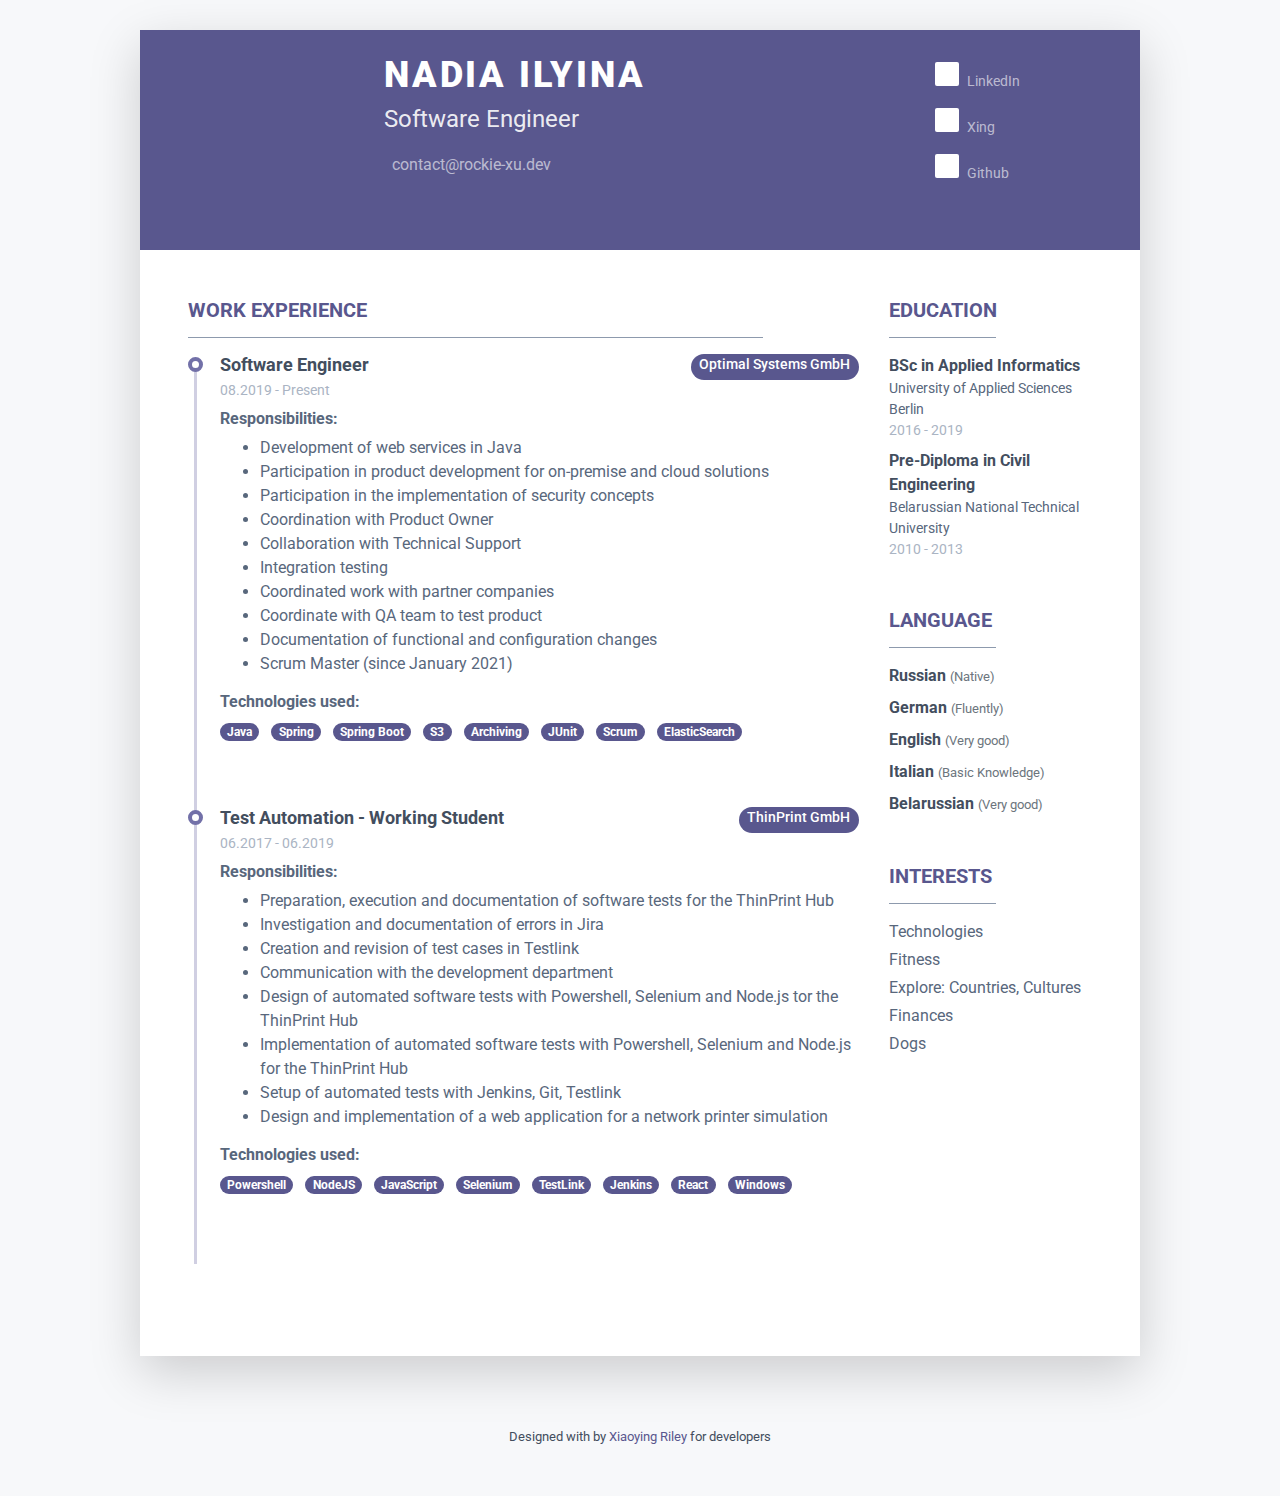
==== index.html @ 7946ca1d "skills section hidden" ====
<!DOCTYPE html>
<html lang="en"> 
<head>
    <title>CV Nadia Ilyina</title>
    
    <!-- Meta -->
    <meta charset="utf-8">
    <meta http-equiv="X-UA-Compatible" content="IE=edge">
    <meta name="viewport" content="width=device-width, initial-scale=1.0">
    <meta name="description" content="Responsive Resume Template">
    <meta name="author" content="Xiaoying Riley at 3rd Wave Media">    
    <link rel="shortcut icon" href="favicon.ico"> 
    
    <!-- Google Font -->
    <link href="https://fonts.googleapis.com/css?family=Roboto:300,400,500,700,900" rel="stylesheet">
    
    <!-- FontAwesome JS-->
	<script defer src="assets/fontawesome/js/all.min.js"></script>
       
    <!-- Theme CSS -->  
    <link id="theme-style" rel="stylesheet" href="assets/css/pillar-5.css">

</head> 

<body>	
	
    <article class="resume-wrapper text-center position-relative">
	    <div class="resume-wrapper-inner mx-auto text-left bg-white shadow-lg">
		    <header class="resume-header pt-4 pt-md-0">
			    <div class="media flex-column flex-md-row">
				    <img class="mr-3 img-fluid picture mx-auto" src="assets/images/avatar_nadia.jpg" alt="">
				    <div class="media-body p-4 d-flex flex-column flex-md-row mx-auto mx-lg-0">
					    <div class="primary-info">
						    <h1 class="name mt-0 mb-1 text-white text-uppercase text-uppercase">Nadia Ilyina</h1>
						    <div class="title mb-3">Software Engineer</div>
						    <ul class="list-unstyled">
							    <li class="mb-2"><a href="#"><i class="far fa-envelope fa-fw mr-2" data-fa-transform="grow-3"></i>contact@rockie-xu.dev</a></li>
						    </ul>
					    </div><!--//primary-info-->
					    <div class="secondary-info ml-md-auto mt-2">
						    <ul class="resume-social list-unstyled">
				                <li class="mb-3"><a href="https://www.linkedin.com/in/nadia-ilyina-515b25109/"><span class="fa-container text-center mr-2"><i class="fab fa-linkedin-in fa-fw"></i></span>LinkedIn</a></li>
				                <li class="mb-3"><a href="https://www.xing.com/profile/Nadia_Ilyina/cv"><span class="fa-container text-center mr-2"><i class="fab fa-xing fa-fw"></i></span>Xing</a></li>
								<li class="mb-3"><a href="https://github.com/rockie-xu"><span class="fa-container text-center mr-2"><i class="fab fa-github-alt fa-fw"></i></span>Github</a></li>
						    </ul>
					    </div><!--//secondary-info-->
					    
				    </div><!--//media-body-->
			    </div><!--//media-->
		    </header>
		    <div class="resume-body p-5">
			    <!--<section class="resume-section summary-section mb-5">
				    <h2 class="resume-section-title text-uppercase font-weight-bold pb-3 mb-3">Career Summary</h2>
				    <div class="resume-section-content">
					    <p class="mb-0">Summarise your career here. Lorem ipsum dolor sit amet, consectetuer adipiscing elit. You can download this free resume/CV template here. Aenean commodo ligula eget dolor aenean massa. Cum sociis natoque penatibus et magnis dis parturient montes, nascetur ridiculus mus. Donec quam felis, ultricies nec, pellentesque eu. Lorem ipsum dolor sit amet, consectetuer adipiscing elit. Aenean commodo ligula eget dolor. Aenean massa. Cum sociis natoque penatibus et magnis dis parturient montes, nascetur ridiculus mus. Donec quam felis, ultricies nec, pellentesque eu, pretium quis, sem. Nulla consequat massa quis enim. Donec pede justo, fringilla vel, aliquet nec, vulputate eget.</p>
				    </div>
			    </section><!--//summary-section--> 
			    <div class="row">
				    <div class="col-lg-9">
					    <section class="resume-section experience-section mb-5">
						    <h2 class="resume-section-title text-uppercase font-weight-bold pb-3 mb-3">Work Experience</h2>
						    <div class="resume-section-content">
							    <div class="resume-timeline position-relative">
								    <article class="resume-timeline-item position-relative pb-5">
									    
									    <div class="resume-timeline-item-header mb-2">
										    <div class="d-flex flex-column flex-md-row">
										        <h3 class="resume-position-title font-weight-bold mb-1">Software Engineer</h3>
										        <div class="resume-company-name ml-auto">Optimal Systems GmbH</div>
										    </div><!--//row-->
										    <div class="resume-position-time">08.2019 - Present</div>
									    </div><!--//resume-timeline-item-header-->
									    <div class="resume-timeline-item-desc">
										    <!--<p>Role description goes here ipsum dolor sit amet, consectetuer adipiscing elit. Aenean commodo ligula eget dolor. Aenean massa. Cum sociis natoque penatibus et magnis dis parturient montes, nascetur ridiculus mus. Donec quam felis, ultricies nec, pellentesque eu, pretium quis, sem. Donec pede justo, fringilla vel.</p>-->
										    <h4 class="resume-timeline-item-desc-heading font-weight-bold">Responsibilities:</h4>
										    <!--<p>Praesentium voluptatum deleniti atque corrupti quos dolores et quas molestias excepturi sint occaecati cupiditate non provident.</p>-->
											<ul>
												<li>Development of web services in Java</li>
												<li>Participation in product development for on-premise and cloud solutions</li>
												<li>Participation in the implementation of security concepts</li>
												<li>Coordination with Product Owner</li>
												<li>Collaboration with Technical Support</li>
												<li>Integration testing</li>
												<li>Coordinated work with partner companies</li>
												<li>Coordinate with QA team to test product</li>
												<li>Documentation of functional and configuration changes</li>
												<li>Scrum Master (since January 2021)</li>
											</ul>
										    <h4 class="resume-timeline-item-desc-heading font-weight-bold">Technologies used:</h4>
										    <ul class="list-inline">
											    <li class="list-inline-item"><span class="badge badge-primary badge-pill">Java</span></li>
											    <li class="list-inline-item"><span class="badge badge-primary badge-pill">Spring</span></li>
											    <li class="list-inline-item"><span class="badge badge-primary badge-pill">Spring Boot</span></li>
											    <li class="list-inline-item"><span class="badge badge-primary badge-pill">S3</span></li>
												<li class="list-inline-item"><span class="badge badge-primary badge-pill">Archiving</span></li>
											    <li class="list-inline-item"><span class="badge badge-primary badge-pill">JUnit</span></li>
											    <li class="list-inline-item"><span class="badge badge-primary badge-pill">Scrum</span></li>
												<li class="list-inline-item"><span class="badge badge-primary badge-pill">ElasticSearch</span></li>
										    </ul>
									    </div><!--//resume-timeline-item-desc-->

								    </article><!--//resume-timeline-item-->
								    
								    <article class="resume-timeline-item position-relative pb-5">
									    
									    <div class="resume-timeline-item-header mb-2">
										    <div class="d-flex flex-column flex-md-row">
										        <h3 class="resume-position-title font-weight-bold mb-1">Test Automation - Working Student</h3>
										        <div class="resume-company-name ml-auto">ThinPrint GmbH</div>
										    </div><!--//row-->
										    <div class="resume-position-time">06.2017 - 06.2019</div>
									    </div><!--//resume-timeline-item-header-->
									    <div class="resume-timeline-item-desc">
										    <!--<p>Role description goes here ipsum dolor sit amet, consectetuer adipiscing elit. Aenean commodo ligula eget dolor. Aenean massa. Cum sociis natoque penatibus et magnis dis parturient montes, nascetur ridiculus mus. Donec quam felis, ultricies nec, pellentesque eu, pretium quis, sem. Donec pede justo, fringilla vel.</p>-->
										    <h4 class="resume-timeline-item-desc-heading font-weight-bold">Responsibilities:</h4>
										    <ul>
											    <li>Preparation, execution and documentation of software tests for the ThinPrint Hub</li>
												<li>Investigation and documentation of errors in Jira</li>
												<li>Creation and revision of test cases in Testlink</li>
												<li>Communication with the development department</li>
												<li>Design of automated software tests with Powershell, Selenium and Node.js tor the ThinPrint Hub</li>
												<li>Implementation of automated software tests with Powershell, Selenium and Node.js for the ThinPrint Hub</li>
												<li>Setup of automated tests with Jenkins, Git, Testlink</li>
												<li>Design and implementation of a web application for a network printer simulation</li>
										    </ul>

										    <h4 class="resume-timeline-item-desc-heading font-weight-bold">Technologies used:</h4>
										    <ul class="list-inline">
											    <li class="list-inline-item"><span class="badge badge-primary badge-pill">Powershell</span></li>
											    <li class="list-inline-item"><span class="badge badge-primary badge-pill">NodeJS</span></li>
												<li class="list-inline-item"><span class="badge badge-primary badge-pill">JavaScript</span></li>
											    <li class="list-inline-item"><span class="badge badge-primary badge-pill">Selenium</span></li>
											    <li class="list-inline-item"><span class="badge badge-primary badge-pill">TestLink</span></li>
											    <li class="list-inline-item"><span class="badge badge-primary badge-pill">Jenkins</span></li>
											    <li class="list-inline-item"><span class="badge badge-primary badge-pill">React</span></li>
												<li class="list-inline-item"><span class="badge badge-primary badge-pill">Windows</span></li>
										    </ul>
									    </div><!--//resume-timeline-item-desc-->

								    </article><!--//resume-timeline-item-->							    
						    </div>
					    </section><!--//experience-section-->
				    </div>
				    <div class="col-lg-3">
					    <section style="display:none" class="resume-section skills-section mb-5">
						    <h2 class="resume-section-title text-uppercase font-weight-bold pb-3 mb-3">Skills &amp; Tools</h2>
						    <div class="resume-section-content">
						        <div class="resume-skill-item">
						            <h4 class="resume-skills-cat font-weight-bold">Backend</h4>
							        <ul class="list-unstyled">
								        <li class="mb-2">
								            <div class="resume-skill-name">Java/Spring/Spring Boot</div>
									        <div class="progress resume-progress">
											    <div class="progress-bar theme-progress-bar-dark" role="progressbar" style="width: 60%" aria-valuenow="25" aria-valuemin="0" aria-valuemax="100"></div>
											</div>
								        </li>
								        <li class="mb-2">
								            <div class="resume-skill-name">JavaScript/NodeJS</div>
									        <div class="progress resume-progress">
											    <div class="progress-bar theme-progress-bar-dark" role="progressbar" style="width: 25%" aria-valuenow="25" aria-valuemin="0" aria-valuemax="100"></div>
											</div>
								        </li>
								        <li class="mb-2">
								            <div class="resume-skill-name">Python/Django</div>
									        <div class="progress resume-progress">
											    <div class="progress-bar theme-progress-bar-dark" role="progressbar" style="width: 10%" aria-valuenow="25" aria-valuemin="0" aria-valuemax="100"></div>
											</div>
								        </li>
							        </ul>
						        </div><!--//resume-skill-item-->

						        <div class="resume-skill-item">
							        <h4 class="resume-skills-cat font-weight-bold">Frontend</h4>
							        <ul class="list-unstyled mb-4">
								        <li class="mb-2">
								            <div class="resume-skill-name">JavaScript/React</div>
									        <div class="progress resume-progress">
											    <div class="progress-bar theme-progress-bar-dark" role="progressbar" style="width: 40%" aria-valuenow="25" aria-valuemin="0" aria-valuemax="100"></div>
											</div>
								        </li>
								        <li class="mb-2">
								            <div class="resume-skill-name">Selenium</div>
									        <div class="progress resume-progress">
											    <div class="progress-bar theme-progress-bar-dark" role="progressbar" style="width: 75%" aria-valuenow="25" aria-valuemin="0" aria-valuemax="100"></div>
											</div>
								        </li>
								        <li class="mb-2">
								            <div class="resume-skill-name">HTML/CSS</div>
									        <div class="progress resume-progress">
											    <div class="progress-bar theme-progress-bar-dark" role="progressbar" style="width: 85%" aria-valuenow="25" aria-valuemin="0" aria-valuemax="100"></div>
											</div>
								        </li>
							        </ul>
						        </div><!--//resume-skill-item-->
						        
						        <div class="resume-skill-item">
						            <h4 class="resume-skills-cat font-weight-bold">Others</h4>
						            <ul class="list-inline">
										<li class="list-inline-item"><span class="badge badge-light">Unit Testing</span></li>
							            <li class="list-inline-item"><span class="badge badge-light">Git</span></li>							            
							            <li class="list-inline-item"><span class="badge badge-light">GitLab</span></li>
							            <li class="list-inline-item"><span class="badge badge-light">Docker</span></li>
							            <li class="list-inline-item"><span class="badge badge-light">S3</span></li>
										<li class="list-inline-item"><span class="badge badge-light">PostgreSQL</span></li>
										<li class="list-inline-item"><span class="badge badge-light">Automated Testing</span></li>
							            <li class="list-inline-item"><span class="badge badge-light">Netlify</span></li>
						            </ul>
						        </div><!--//resume-skill-item-->
						    </div><!--resume-section-content-->
					    </section><!--//skills-section-->
					    <section class="resume-section education-section mb-5">
						    <h2 class="resume-section-title text-uppercase font-weight-bold pb-3 mb-3">Education</h2>
						    <div class="resume-section-content">
							    <ul class="list-unstyled">
								    <li class="mb-2">
								        <div class="resume-degree font-weight-bold">BSc in Applied Informatics</div>
								        <div class="resume-degree-org">University of Applied Sciences Berlin</div>
								        <div class="resume-degree-time">2016 - 2019</div>
								    </li>
								    <li>
								        <div class="resume-degree font-weight-bold">Pre-Diploma in Civil Engineering</div>
								        <div class="resume-degree-org">Belarussian National Technical University</div>
								        <div class="resume-degree-time">2010 - 2013</div>
								    </li>
							    </ul>
						    </div>
					    </section><!--//education-section-->
					    <section class="resume-section language-section mb-5">
						    <h2 class="resume-section-title text-uppercase font-weight-bold pb-3 mb-3">Language</h2>
						    <div class="resume-section-content">
							    <ul class="list-unstyled resume-lang-list">
								    <li class="mb-2"><span class="resume-lang-name font-weight-bold">Russian</span> <small class="text-muted font-weight-normal">(Native)</small></li>
								    <li class="mb-2 align-middle"><span class="resume-lang-name font-weight-bold">German</span> <small class="text-muted font-weight-normal">(Fluently)</small></li>
									<li class="mb-2 align-middle"><span class="resume-lang-name font-weight-bold">English</span> <small class="text-muted font-weight-normal">(Very good)</small></li>
									<li class="mb-2 align-middle"><span class="resume-lang-name font-weight-bold">Italian</span> <small class="text-muted font-weight-normal">(Basic Knowledge)</small></li>
								    <li><span class="resume-lang-name font-weight-bold">Belarussian</span> <small class="text-muted font-weight-normal">(Very good)</small></li>
							    </ul>
						    </div>
					    </section><!--//language-section-->
					    <section class="resume-section interests-section mb-5">
						    <h2 class="resume-section-title text-uppercase font-weight-bold pb-3 mb-3">Interests</h2>
						    <div class="resume-section-content">
							    <ul class="list-unstyled">
								    <li class="mb-1">Technologies</li>
									<li class="mb-1">Fitness</li>
								    <li class="mb-1">Explore: Countries, Cultures</li>
								    <li class="mb-1">Finances</li>
									<li class="mb-1">Dogs</li>
							    </ul>
						    </div>
					    </section><!--//interests-section-->
				    </div>
			    </div><!--//row-->
		    </div><!--//resume-body-->
	    </div>
    </article>  

    
    <footer class="footer text-center pt-2 pb-5">
	    <!--/* This template is free as long as you keep the footer attribution link. If you'd like to use the template without the attribution link, you can buy the commercial license via our website: themes.3rdwavemedia.com Thank you for your support. :) */-->
        <small class="copyright">Designed with <i class="fas fa-heart"></i> by <a href="http://themes.3rdwavemedia.com" target="_blank">Xiaoying Riley</a> for developers</small>
    </footer>   

</body>
</html>
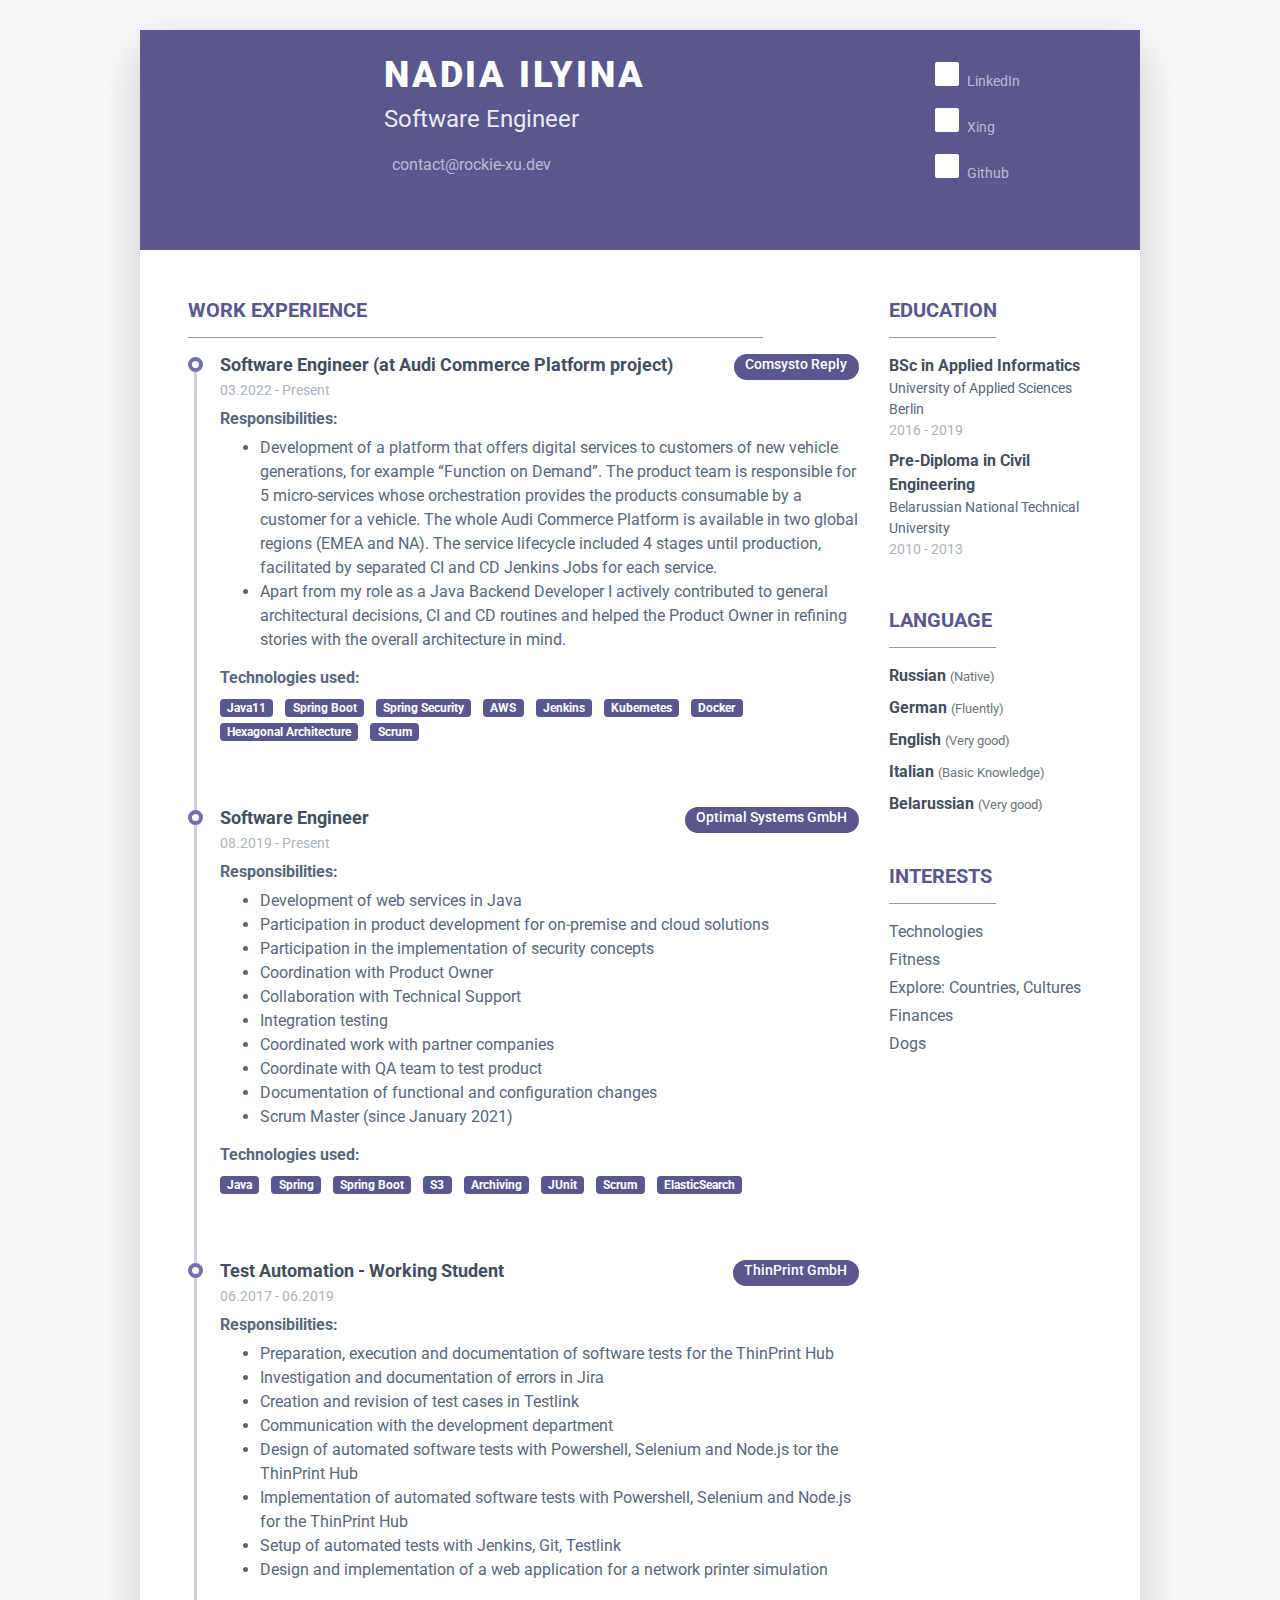
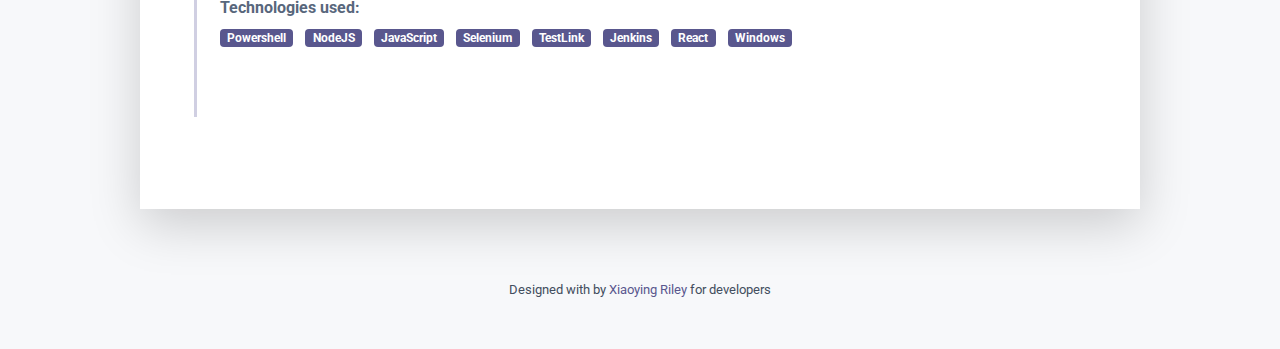
==== commit 7c7f332b: "reply, acp project added" ====
--- a/index.html
+++ b/index.html
@@ -61,7 +61,40 @@
 						    <h2 class="resume-section-title text-uppercase font-weight-bold pb-3 mb-3">Work Experience</h2>
 						    <div class="resume-section-content">
 							    <div class="resume-timeline position-relative">
-								    <article class="resume-timeline-item position-relative pb-5">
+									<article class="resume-timeline-item position-relative pb-5">
+
+										<div class="resume-timeline-item-header mb-2">
+											<div class="d-flex flex-column flex-md-row">
+												<h3 class="resume-position-title font-weight-bold mb-1">Software Engineer (at Audi Commerce Platform project)</h3>
+												<div class="resume-company-name ml-auto">Comsysto Reply</div>
+											</div><!--//row-->
+											<div class="resume-position-time">03.2022 - Present</div>
+										</div><!--//resume-timeline-item-header-->
+										<div class="resume-timeline-item-desc">
+											<!--<p>Role description goes here ipsum dolor sit amet, consectetuer adipiscing elit. Aenean commodo ligula eget dolor. Aenean massa. Cum sociis natoque penatibus et magnis dis parturient montes, nascetur ridiculus mus. Donec quam felis, ultricies nec, pellentesque eu, pretium quis, sem. Donec pede justo, fringilla vel.</p>-->
+											<h4 class="resume-timeline-item-desc-heading font-weight-bold">Responsibilities:</h4>
+											<!--<p>Praesentium voluptatum deleniti atque corrupti quos dolores et quas molestias excepturi sint occaecati cupiditate non provident.</p>-->
+											<ul>
+												<li>Development of a platform that offers digital services to customers of new vehicle generations, for example “Function on Demand”. The product team is responsible for 5 micro-services whose orchestration provides the products consumable by a customer for a vehicle. The whole Audi Commerce Platform is available in two global regions (EMEA and NA). The service lifecycle included 4 stages until production, facilitated by separated CI and CD Jenkins Jobs for each service. </li>
+												<li>Apart from my role as a Java Backend Developer I actively contributed to general architectural decisions, CI and CD routines and helped the Product Owner in refining stories with the overall architecture in mind. </li>
+											</ul>
+											<h4 class="resume-timeline-item-desc-heading font-weight-bold">Technologies used:</h4>
+											<ul class="list-inline">
+												<li class="list-inline-item"><span class="badge badge-primary badge-pill">Java11</span></li>
+												<li class="list-inline-item"><span class="badge badge-primary badge-pill">Spring Boot</span></li>
+												<li class="list-inline-item"><span class="badge badge-primary badge-pill">Spring Security</span></li>
+												<li class="list-inline-item"><span class="badge badge-primary badge-pill">AWS</span></li>
+												<li class="list-inline-item"><span class="badge badge-primary badge-pill">Jenkins</span></li>
+												<li class="list-inline-item"><span class="badge badge-primary badge-pill">Kubernetes</span></li>
+												<li class="list-inline-item"><span class="badge badge-primary badge-pill">Docker</span></li>
+												<li class="list-inline-item"><span class="badge badge-primary badge-pill">Hexagonal Architecture</span></li>
+												<li class="list-inline-item"><span class="badge badge-primary badge-pill">Scrum</span></li>
+											</ul>
+										</div><!--//resume-timeline-item-desc-->
+
+									</article><!--//resume-timeline-item-->
+
+									<article class="resume-timeline-item position-relative pb-5">
 									    
 									    <div class="resume-timeline-item-header mb-2">
 										    <div class="d-flex flex-column flex-md-row">
@@ -138,9 +171,11 @@
 									    </div><!--//resume-timeline-item-desc-->
 
 								    </article><!--//resume-timeline-item-->							    
-						    </div>
+
+								</div>
+							</div>
 					    </section><!--//experience-section-->
-				    </div>
+					</div>
 				    <div class="col-lg-3">
 					    <section style="display:none" class="resume-section skills-section mb-5">
 						    <h2 class="resume-section-title text-uppercase font-weight-bold pb-3 mb-3">Skills &amp; Tools</h2>
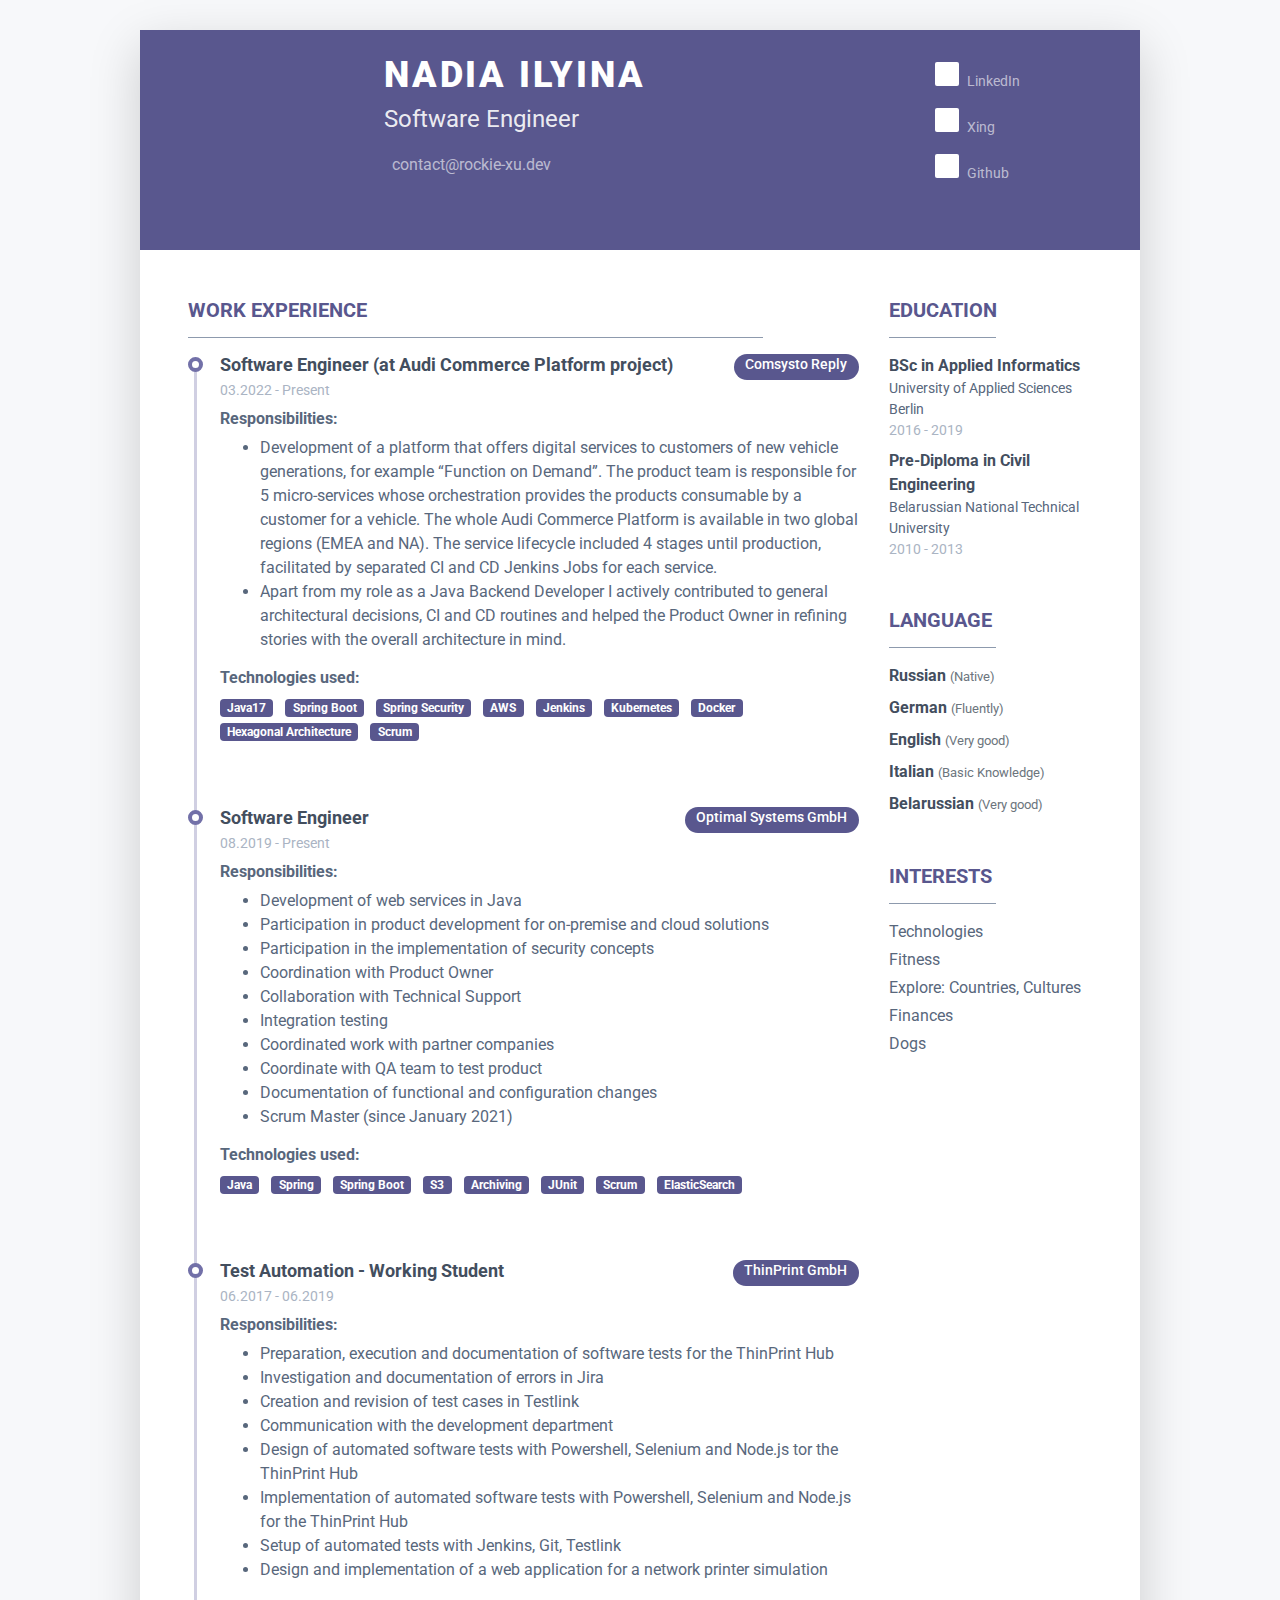
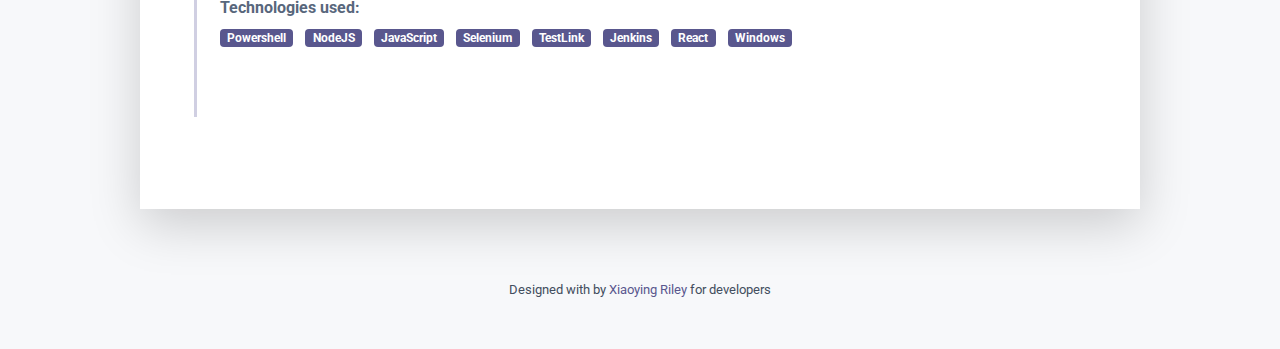
==== commit 1639cf4f: "small update in tech desc" ====
--- a/index.html
+++ b/index.html
@@ -80,7 +80,7 @@
 											</ul>
 											<h4 class="resume-timeline-item-desc-heading font-weight-bold">Technologies used:</h4>
 											<ul class="list-inline">
-												<li class="list-inline-item"><span class="badge badge-primary badge-pill">Java11</span></li>
+												<li class="list-inline-item"><span class="badge badge-primary badge-pill">Java17</span></li>
 												<li class="list-inline-item"><span class="badge badge-primary badge-pill">Spring Boot</span></li>
 												<li class="list-inline-item"><span class="badge badge-primary badge-pill">Spring Security</span></li>
 												<li class="list-inline-item"><span class="badge badge-primary badge-pill">AWS</span></li>
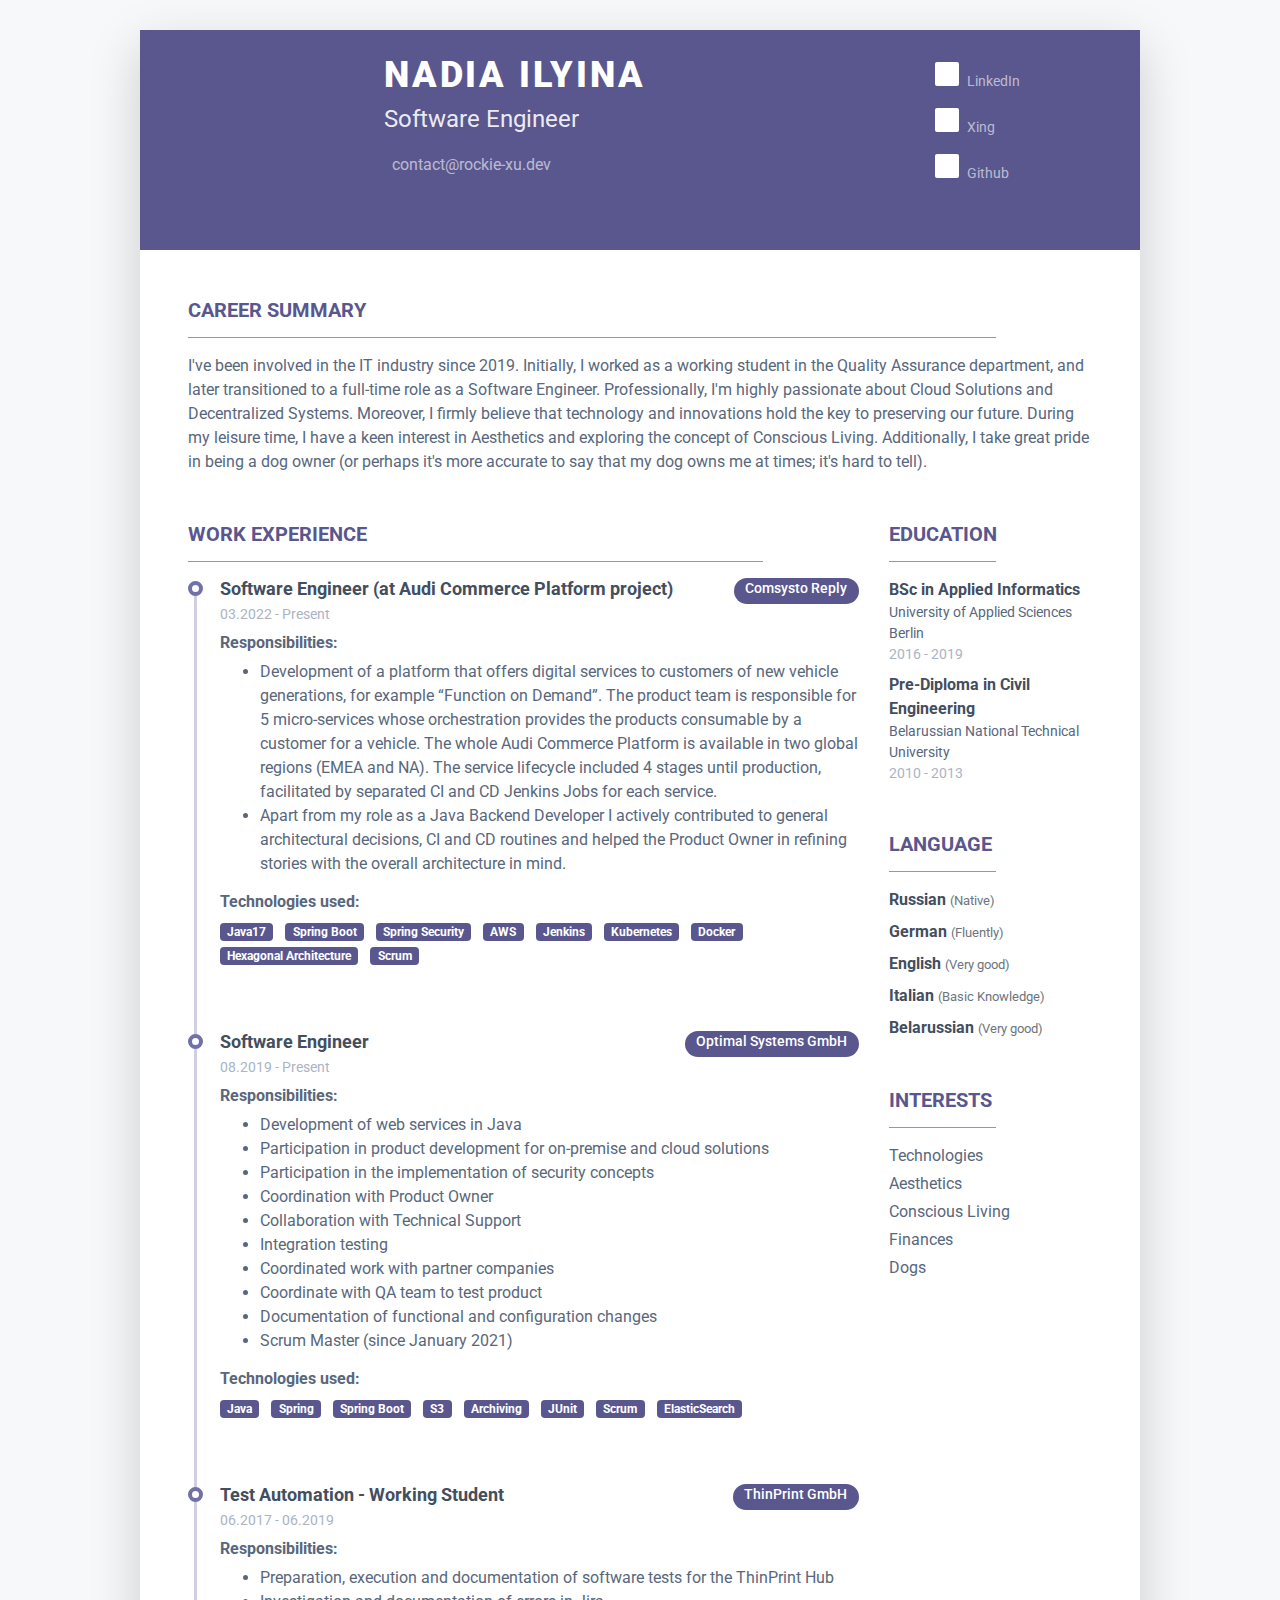
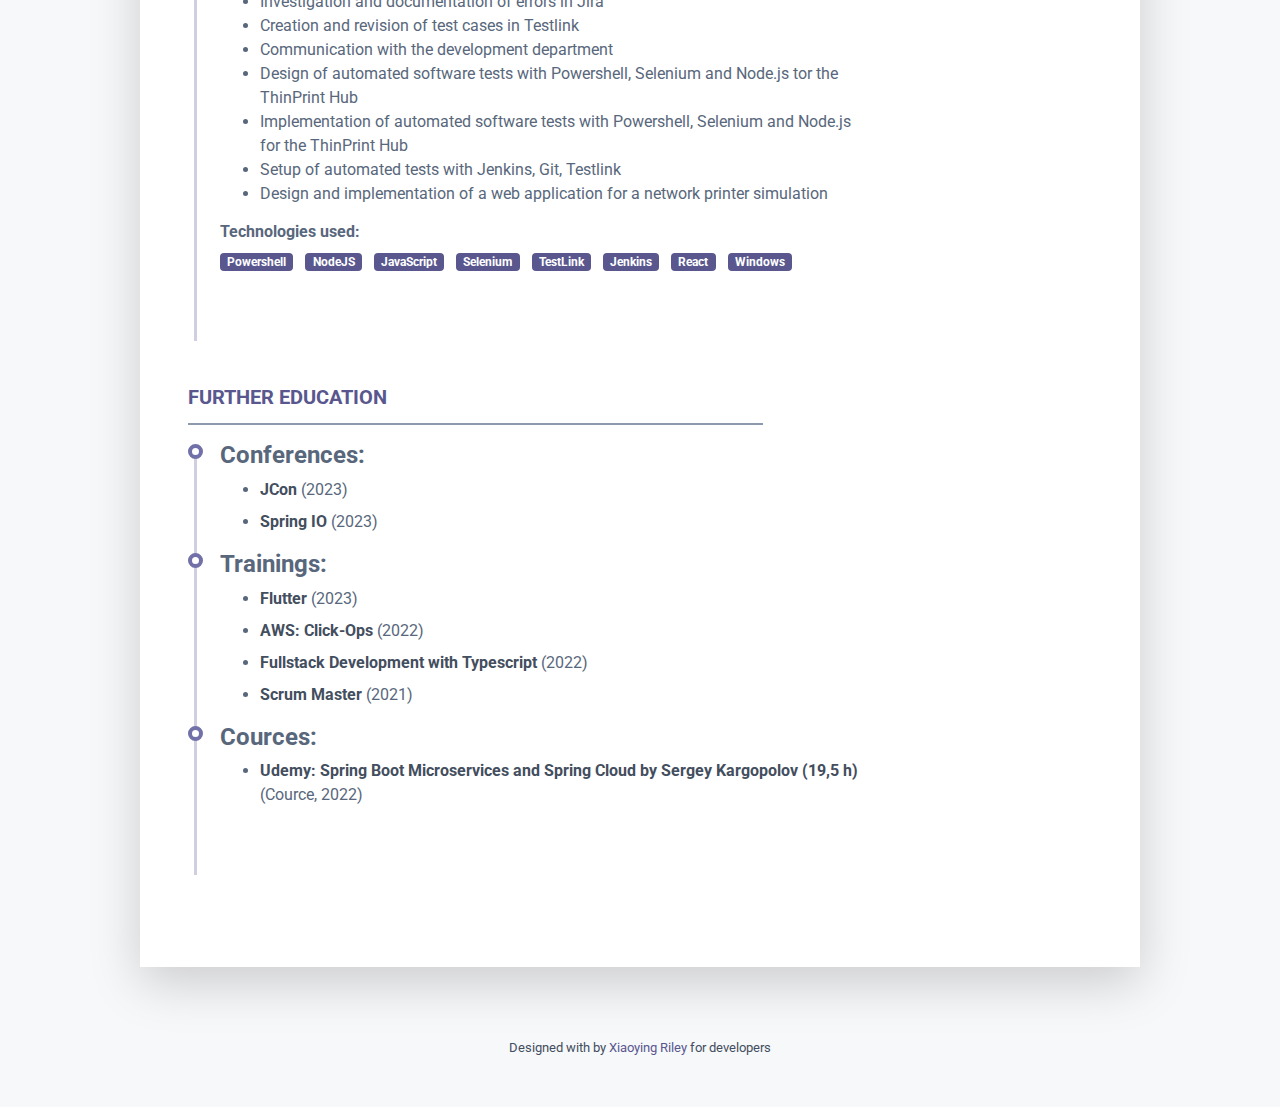
==== commit 9aef6a80: "add further education block" ====
--- a/index.html
+++ b/index.html
@@ -39,7 +39,7 @@
 					    </div><!--//primary-info-->
 					    <div class="secondary-info ml-md-auto mt-2">
 						    <ul class="resume-social list-unstyled">
-				                <li class="mb-3"><a href="https://www.linkedin.com/in/nadia-ilyina-515b25109/"><span class="fa-container text-center mr-2"><i class="fab fa-linkedin-in fa-fw"></i></span>LinkedIn</a></li>
+				                <li class="mb-3"><a href="https://www.linkedin.com/in/naily-xu/"><span class="fa-container text-center mr-2"><i class="fab fa-linkedin-in fa-fw"></i></span>LinkedIn</a></li>
 				                <li class="mb-3"><a href="https://www.xing.com/profile/Nadia_Ilyina/cv"><span class="fa-container text-center mr-2"><i class="fab fa-xing fa-fw"></i></span>Xing</a></li>
 								<li class="mb-3"><a href="https://github.com/rockie-xu"><span class="fa-container text-center mr-2"><i class="fab fa-github-alt fa-fw"></i></span>Github</a></li>
 						    </ul>
@@ -49,12 +49,19 @@
 			    </div><!--//media-->
 		    </header>
 		    <div class="resume-body p-5">
-			    <!--<section class="resume-section summary-section mb-5">
+			    <section class="resume-section summary-section mb-5">
 				    <h2 class="resume-section-title text-uppercase font-weight-bold pb-3 mb-3">Career Summary</h2>
 				    <div class="resume-section-content">
-					    <p class="mb-0">Summarise your career here. Lorem ipsum dolor sit amet, consectetuer adipiscing elit. You can download this free resume/CV template here. Aenean commodo ligula eget dolor aenean massa. Cum sociis natoque penatibus et magnis dis parturient montes, nascetur ridiculus mus. Donec quam felis, ultricies nec, pellentesque eu. Lorem ipsum dolor sit amet, consectetuer adipiscing elit. Aenean commodo ligula eget dolor. Aenean massa. Cum sociis natoque penatibus et magnis dis parturient montes, nascetur ridiculus mus. Donec quam felis, ultricies nec, pellentesque eu, pretium quis, sem. Nulla consequat massa quis enim. Donec pede justo, fringilla vel, aliquet nec, vulputate eget.</p>
+					    <p class="mb-0">
+							I've been involved in the IT industry since 2019.
+							Initially, I worked as a working student in the Quality Assurance department, and later transitioned to a full-time role as a Software Engineer.
+							Professionally, I'm highly passionate about Cloud Solutions and Decentralized Systems.
+							Moreover, I firmly believe that technology and innovations hold the key to preserving our future.
+							During my leisure time, I have a keen interest in Aesthetics and exploring the concept of Conscious Living. 
+							Additionally, I take great pride in being a dog owner (or perhaps it's more accurate to say that my dog owns me at times; it's hard to tell).
+						</p>
 				    </div>
-			    </section><!--//summary-section--> 
+			    </section>
 			    <div class="row">
 				    <div class="col-lg-9">
 					    <section class="resume-section experience-section mb-5">
@@ -175,6 +182,35 @@
 								</div>
 							</div>
 					    </section><!--//experience-section-->
+						<section class="resume-section further-education-section mb-5">
+						    <h2 class="resume-section-title text-uppercase font-weight-bold pb-3 mb-3">Further Education</h2>
+						    <div class="resume-section-content">
+								<div class="resume-timeline position-relative">
+									<div class="education-timeline-item position-relative">
+										<h4 class="education-timeline-item-desc-heading font-weight-bold">Conferences:</h4>
+										<ul>
+											<li class="mb-2"><span class="resume-lang-name font-weight-bold">JCon </span>(2023)</li>
+											<li class="mb-2"><span class="resume-lang-name font-weight-bold">Spring IO </span>(2023)</li>
+										</ul>
+									</div>
+									<div class="education-timeline-item position-relative">
+										<h4 class="education-timeline-item-desc-heading font-weight-bold">Trainings:</h4>
+										<ul>
+											<li class="mb-2"><span class="resume-lang-name font-weight-bold">Flutter </span>(2023)</li>
+											<li class="mb-2"><span class="resume-lang-name font-weight-bold">AWS: Click-Ops </span>(2022)</li>
+											<li class="mb-2"><span class="resume-lang-name font-weight-bold">Fullstack Development with Typescript </span>(2022)</li>
+											<li class="mb-2"><span class="resume-lang-name font-weight-bold">Scrum Master </span>(2021)</li>
+										</ul>
+									</div>
+									<div class="education-timeline-item position-relative pb-5">
+										<h4 class="education-timeline-item-desc-heading font-weight-bold">Cources:</h4>
+										<ul>
+											<li class="mb-2"><span class="resume-lang-name font-weight-bold">Udemy: Spring Boot Microservices and Spring Cloud by Sergey Kargopolov (19,5 h) </span>(Cource, 2022)</li>
+										</ul>
+									</div>
+								</div>
+							</div>
+					    </section><!--//further-education-section-->
 					</div>
 				    <div class="col-lg-3">
 					    <section style="display:none" class="resume-section skills-section mb-5">
@@ -277,8 +313,8 @@
 						    <div class="resume-section-content">
 							    <ul class="list-unstyled">
 								    <li class="mb-1">Technologies</li>
-									<li class="mb-1">Fitness</li>
-								    <li class="mb-1">Explore: Countries, Cultures</li>
+									<li class="mb-1">Aesthetics</li>
+								    <li class="mb-1">Conscious Living</li>
 								    <li class="mb-1">Finances</li>
 									<li class="mb-1">Dogs</li>
 							    </ul>
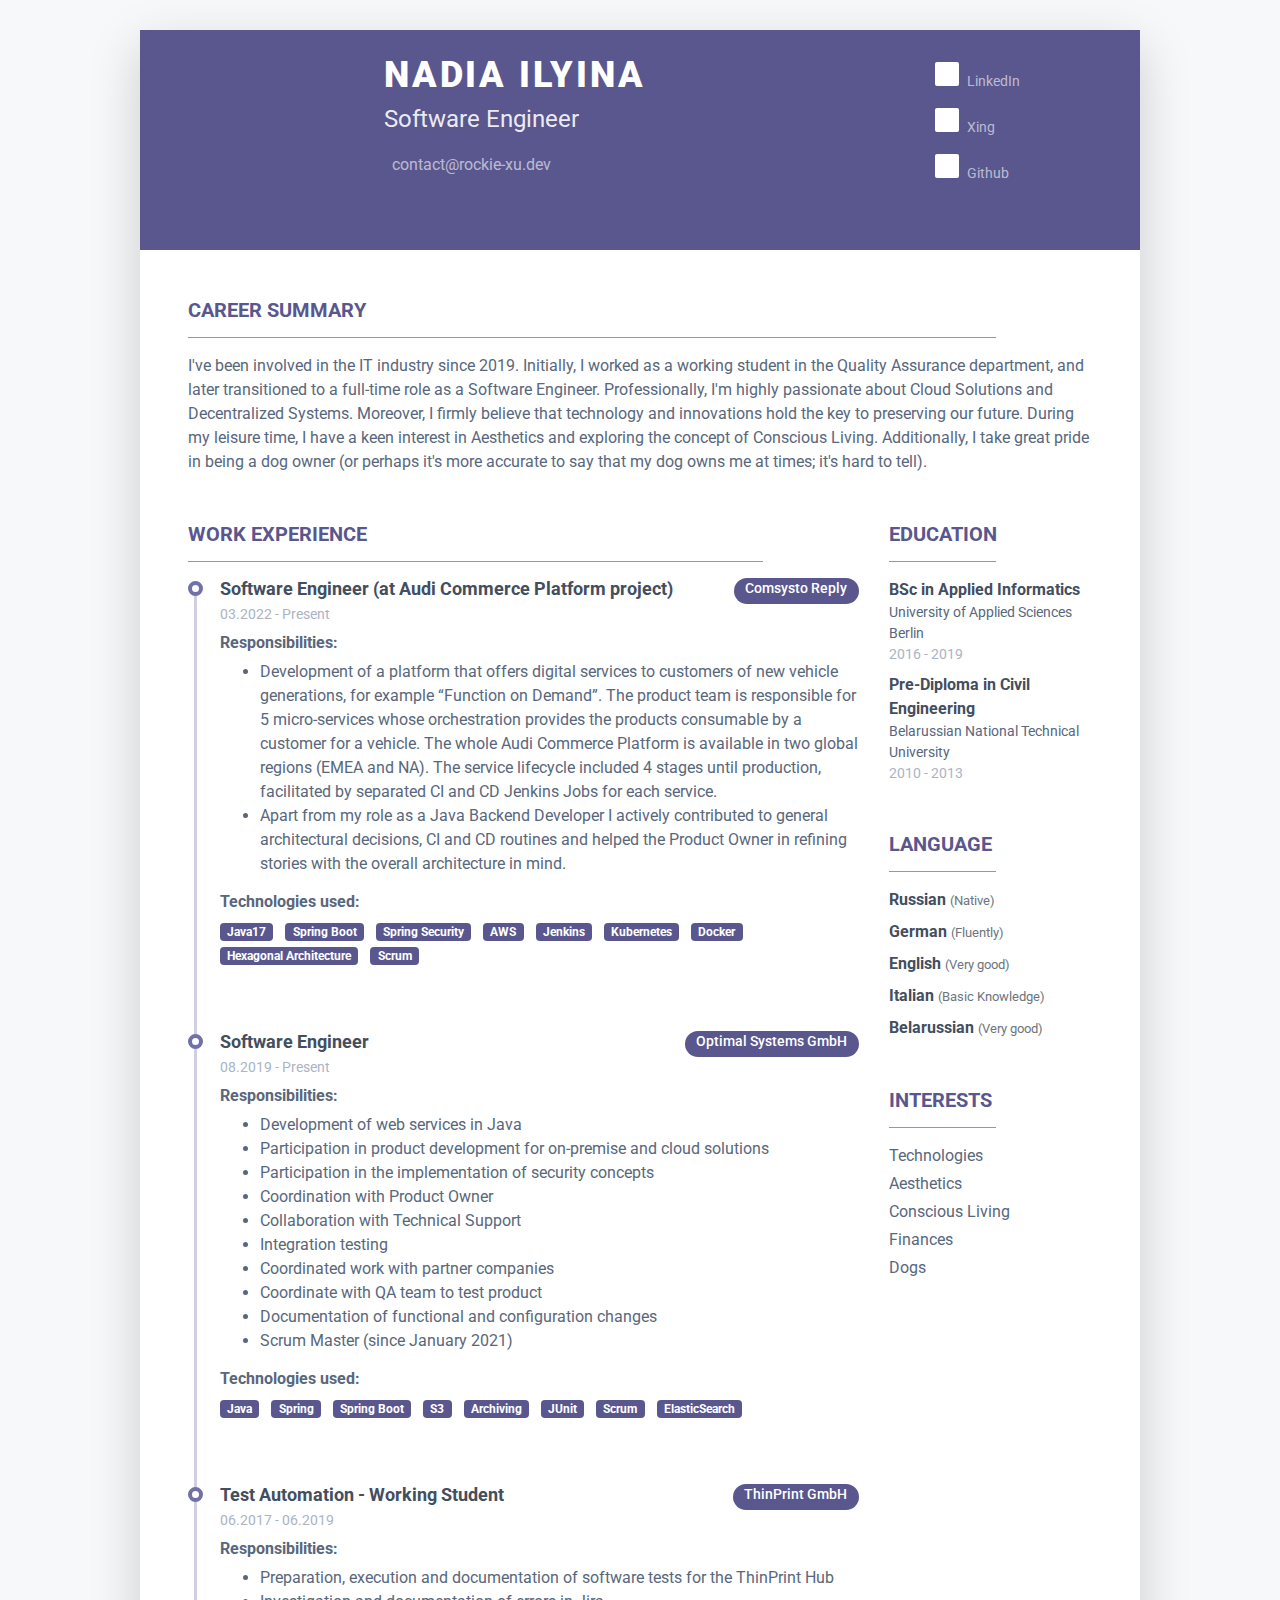
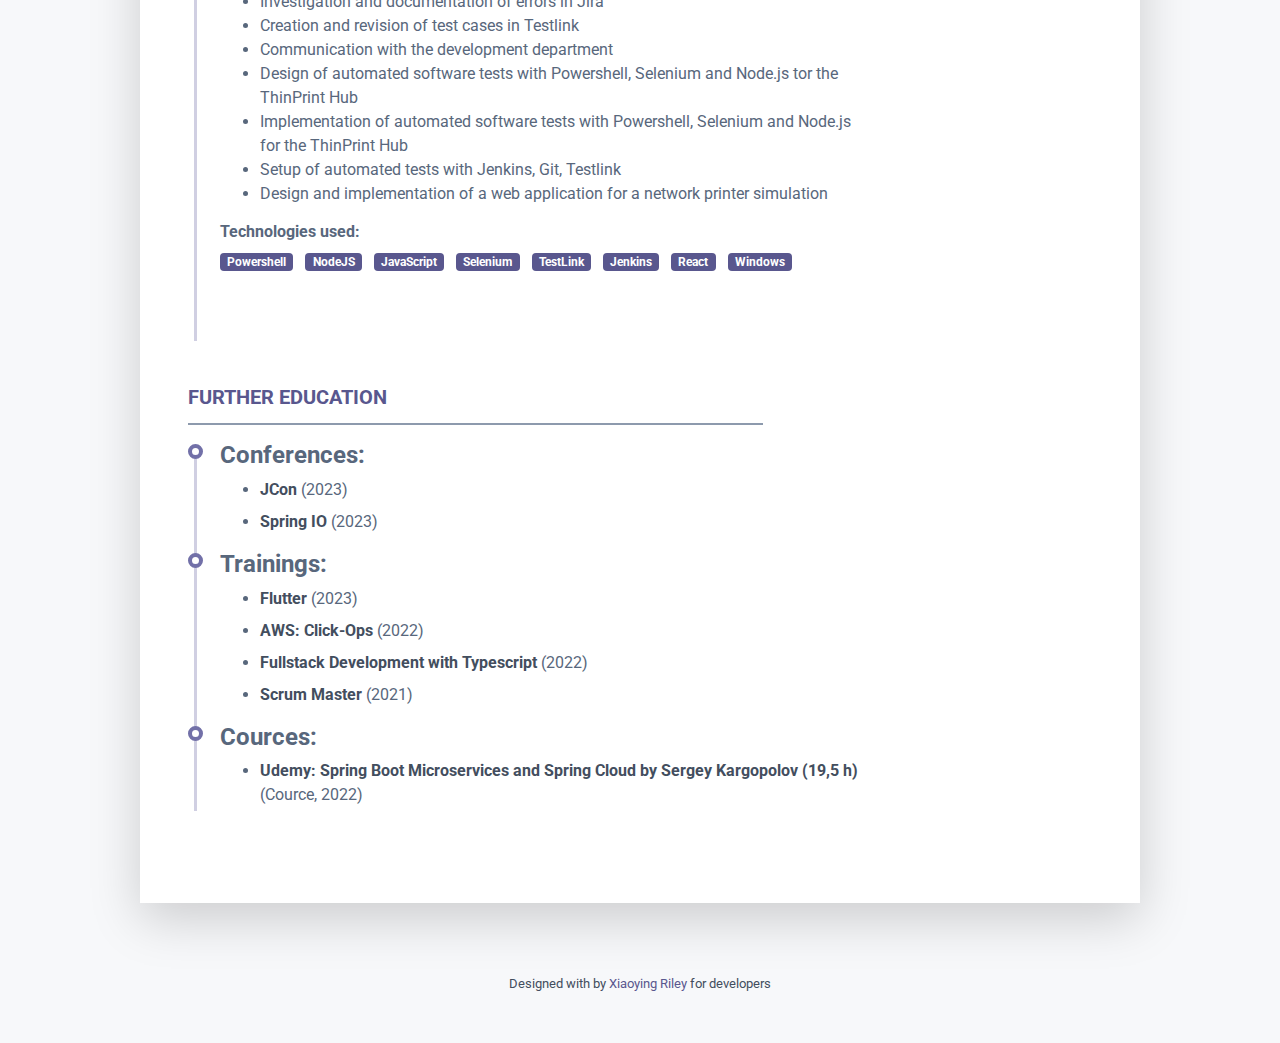
==== commit 71ef529b: "add further education block" ====
--- a/index.html
+++ b/index.html
@@ -202,7 +202,7 @@
 											<li class="mb-2"><span class="resume-lang-name font-weight-bold">Scrum Master </span>(2021)</li>
 										</ul>
 									</div>
-									<div class="education-timeline-item position-relative pb-5">
+									<div class="education-timeline-item position-relative">
 										<h4 class="education-timeline-item-desc-heading font-weight-bold">Cources:</h4>
 										<ul>
 											<li class="mb-2"><span class="resume-lang-name font-weight-bold">Udemy: Spring Boot Microservices and Spring Cloud by Sergey Kargopolov (19,5 h) </span>(Cource, 2022)</li>
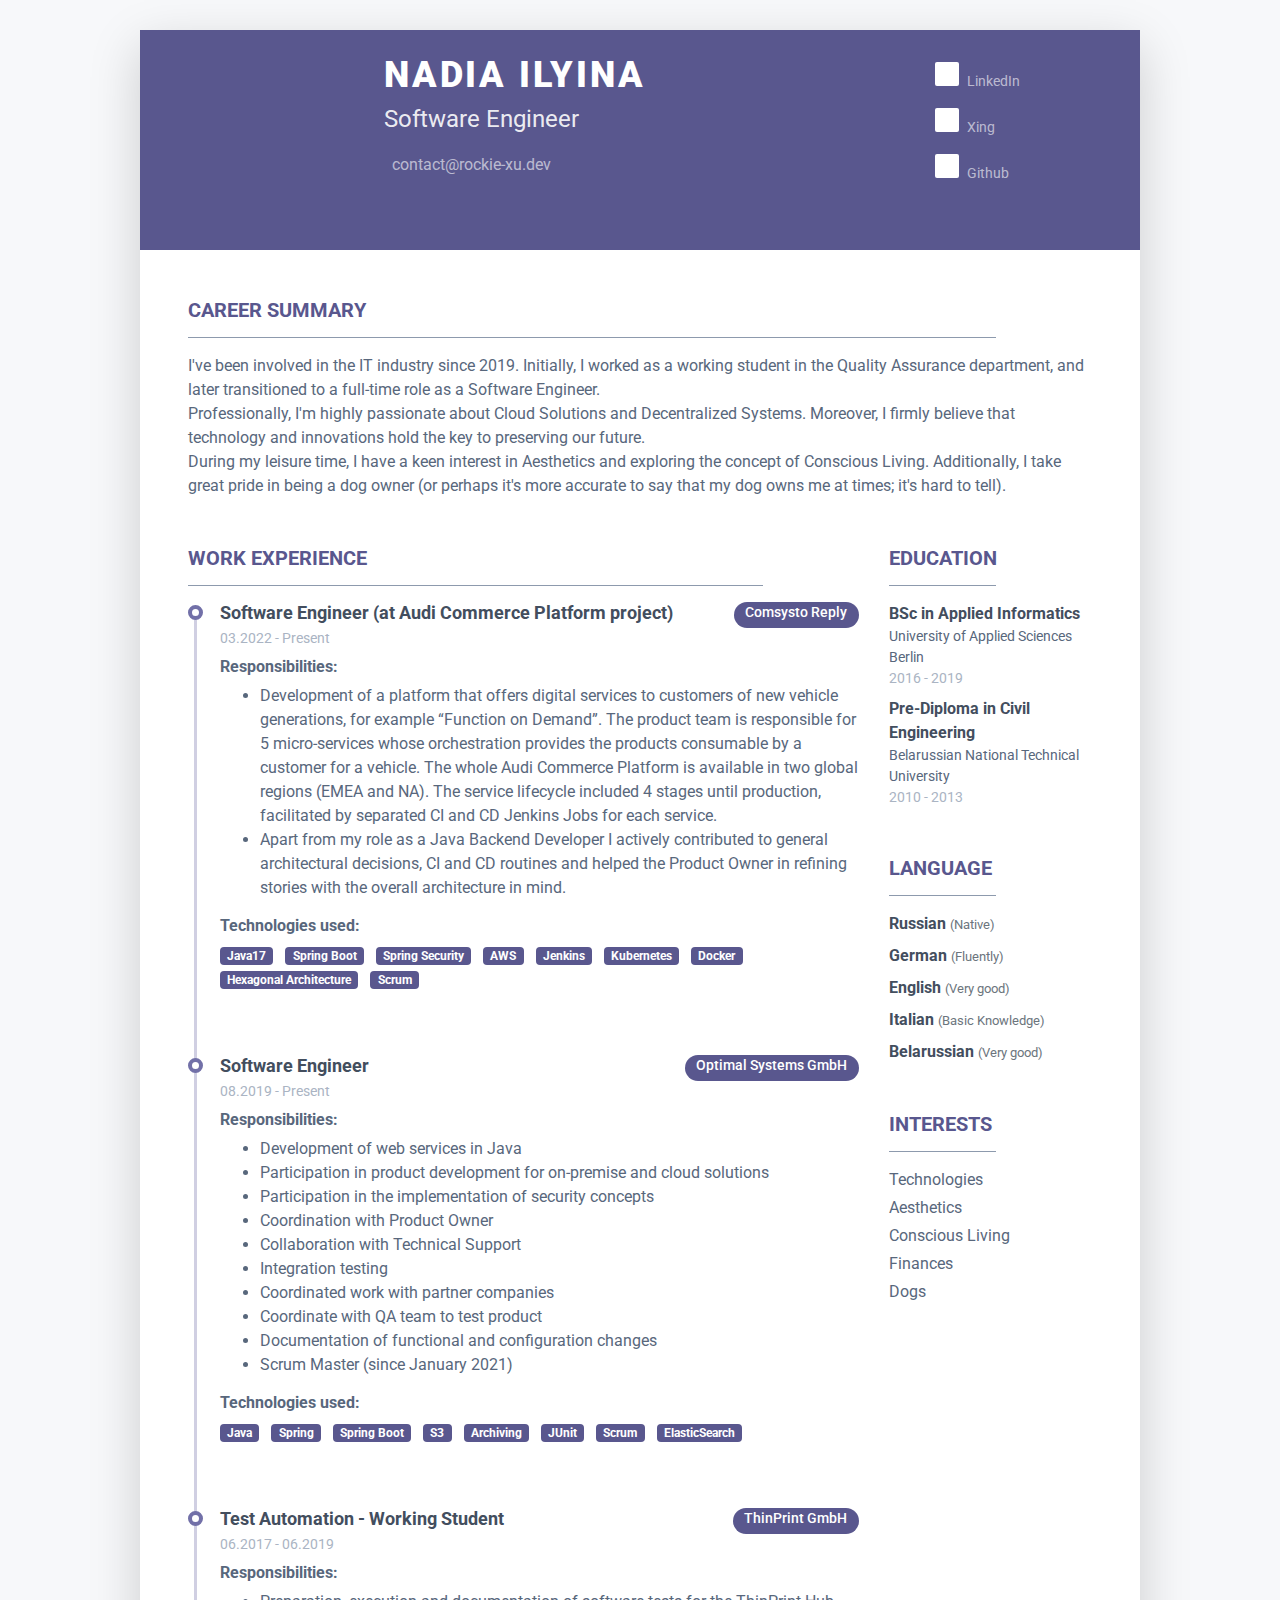
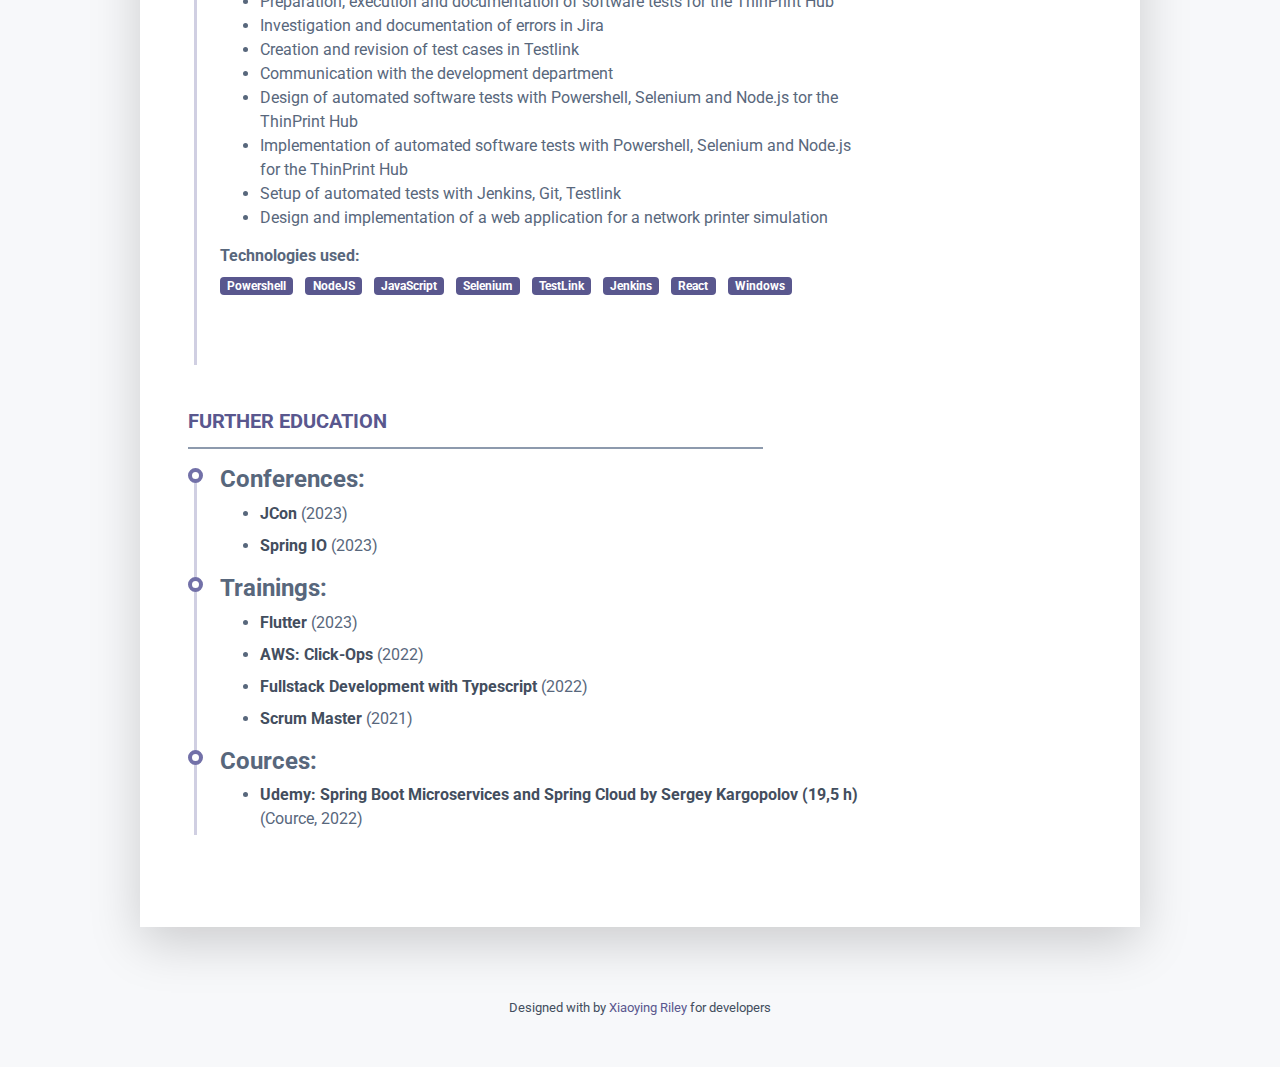
==== commit 73a0d3a2: "add some break for more readability" ====
--- a/index.html
+++ b/index.html
@@ -55,9 +55,11 @@
 					    <p class="mb-0">
 							I've been involved in the IT industry since 2019.
 							Initially, I worked as a working student in the Quality Assurance department, and later transitioned to a full-time role as a Software Engineer.
+							<br/>
 							Professionally, I'm highly passionate about Cloud Solutions and Decentralized Systems.
 							Moreover, I firmly believe that technology and innovations hold the key to preserving our future.
-							During my leisure time, I have a keen interest in Aesthetics and exploring the concept of Conscious Living. 
+							<br/>
+							During my leisure time, I have a keen interest in Aesthetics and exploring the concept of Conscious Living.
 							Additionally, I take great pride in being a dog owner (or perhaps it's more accurate to say that my dog owns me at times; it's hard to tell).
 						</p>
 				    </div>
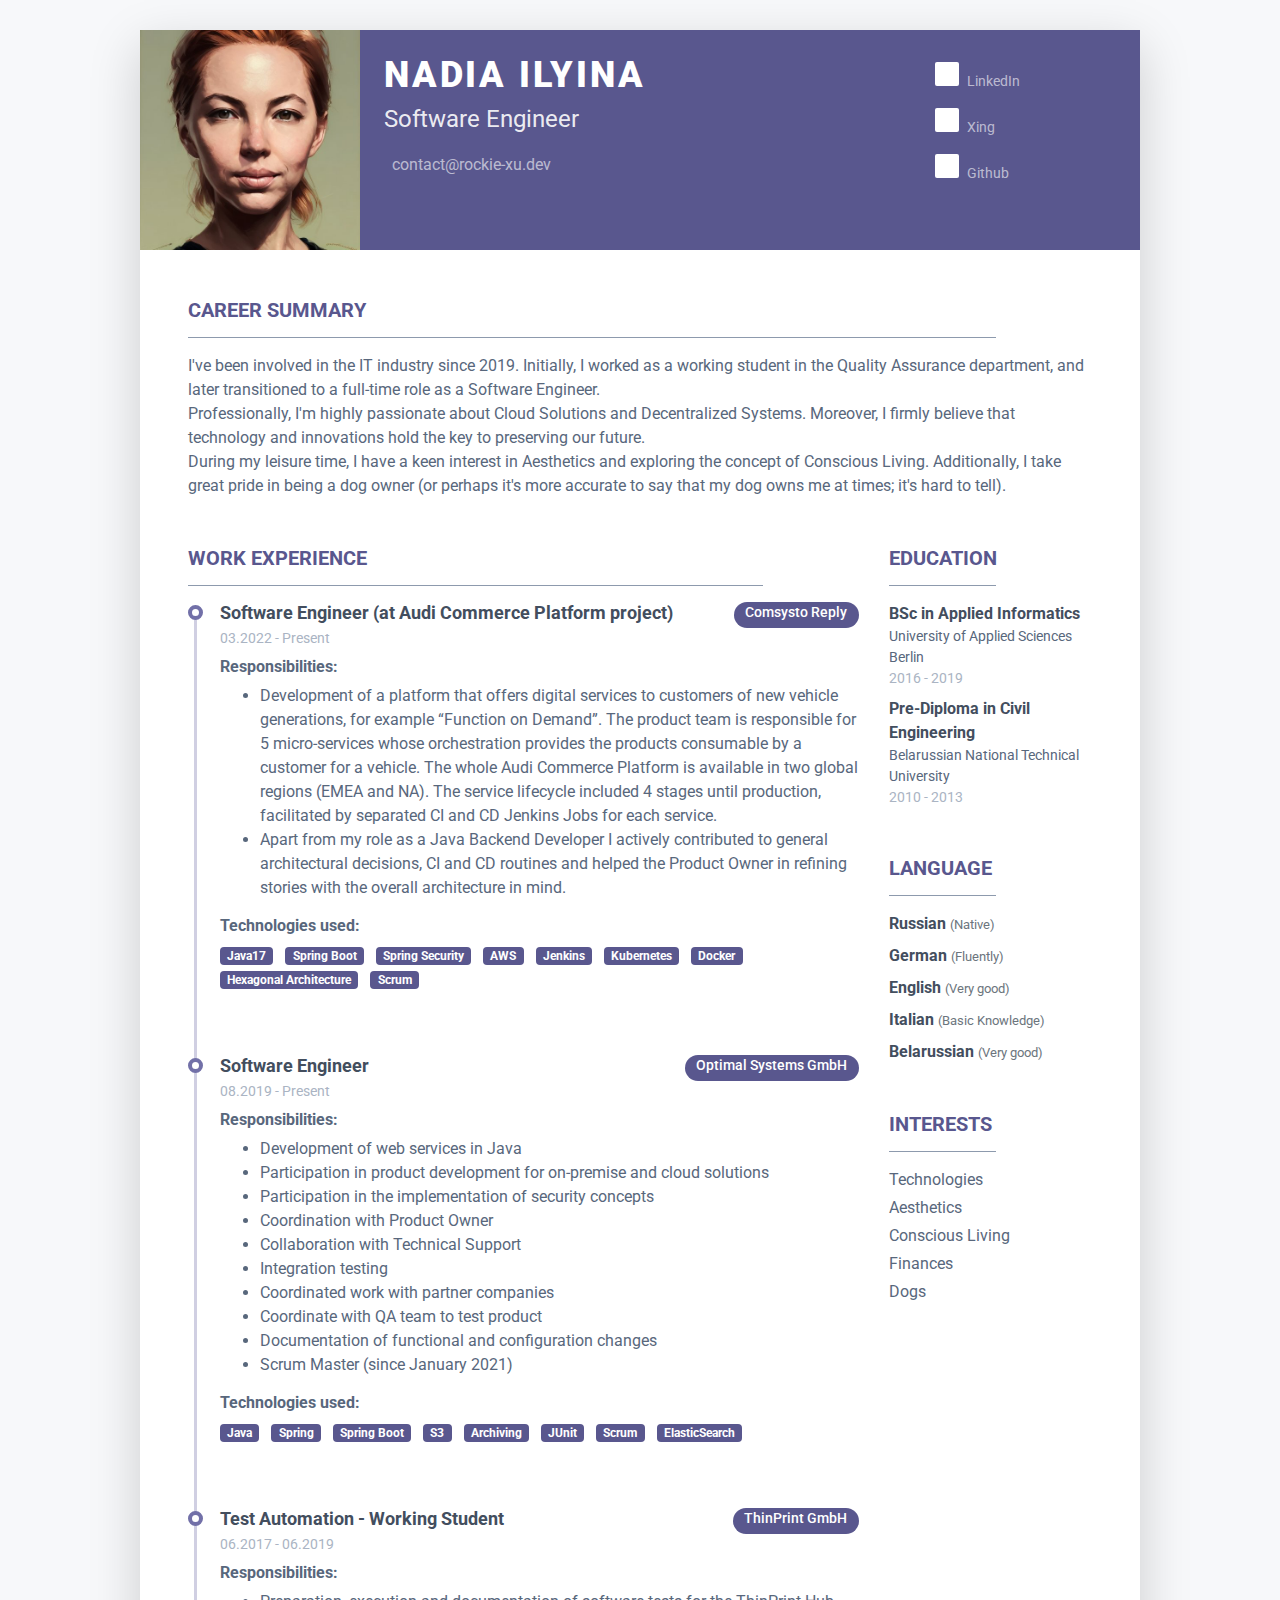
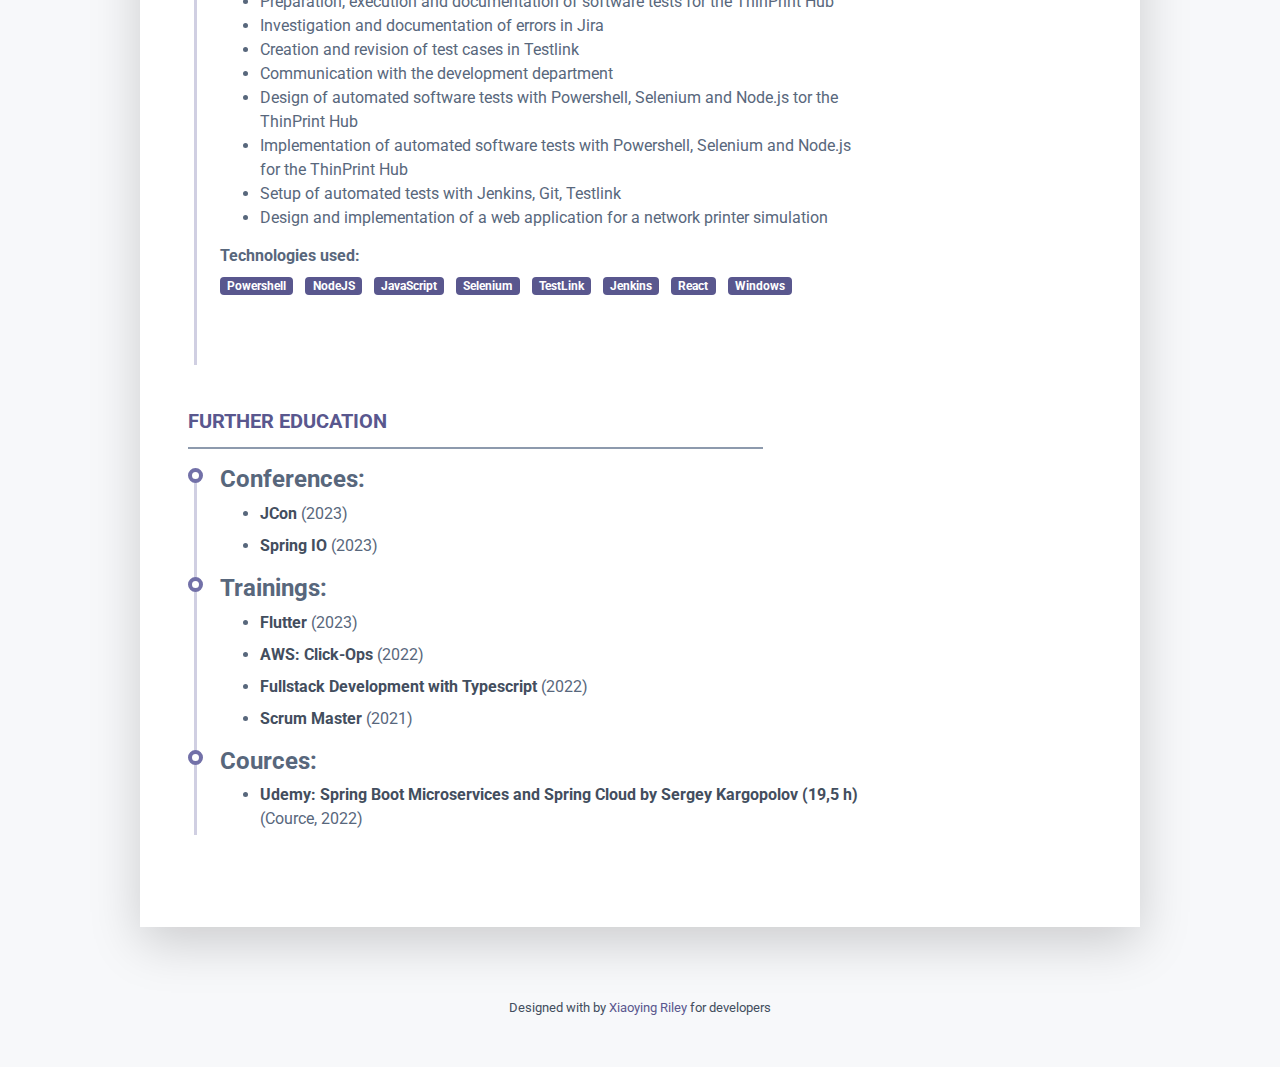
==== commit 9c54ffb2: "update avatar" ====
--- a/index.html
+++ b/index.html
@@ -28,7 +28,7 @@
 	    <div class="resume-wrapper-inner mx-auto text-left bg-white shadow-lg">
 		    <header class="resume-header pt-4 pt-md-0">
 			    <div class="media flex-column flex-md-row">
-				    <img class="mr-3 img-fluid picture mx-auto" src="assets/images/avatar_nadia.jpg" alt="">
+				    <img class="mr-3 img-fluid picture mx-auto" src="assets/images/naily-generated.jpg" alt="">
 				    <div class="media-body p-4 d-flex flex-column flex-md-row mx-auto mx-lg-0">
 					    <div class="primary-info">
 						    <h1 class="name mt-0 mb-1 text-white text-uppercase text-uppercase">Nadia Ilyina</h1>
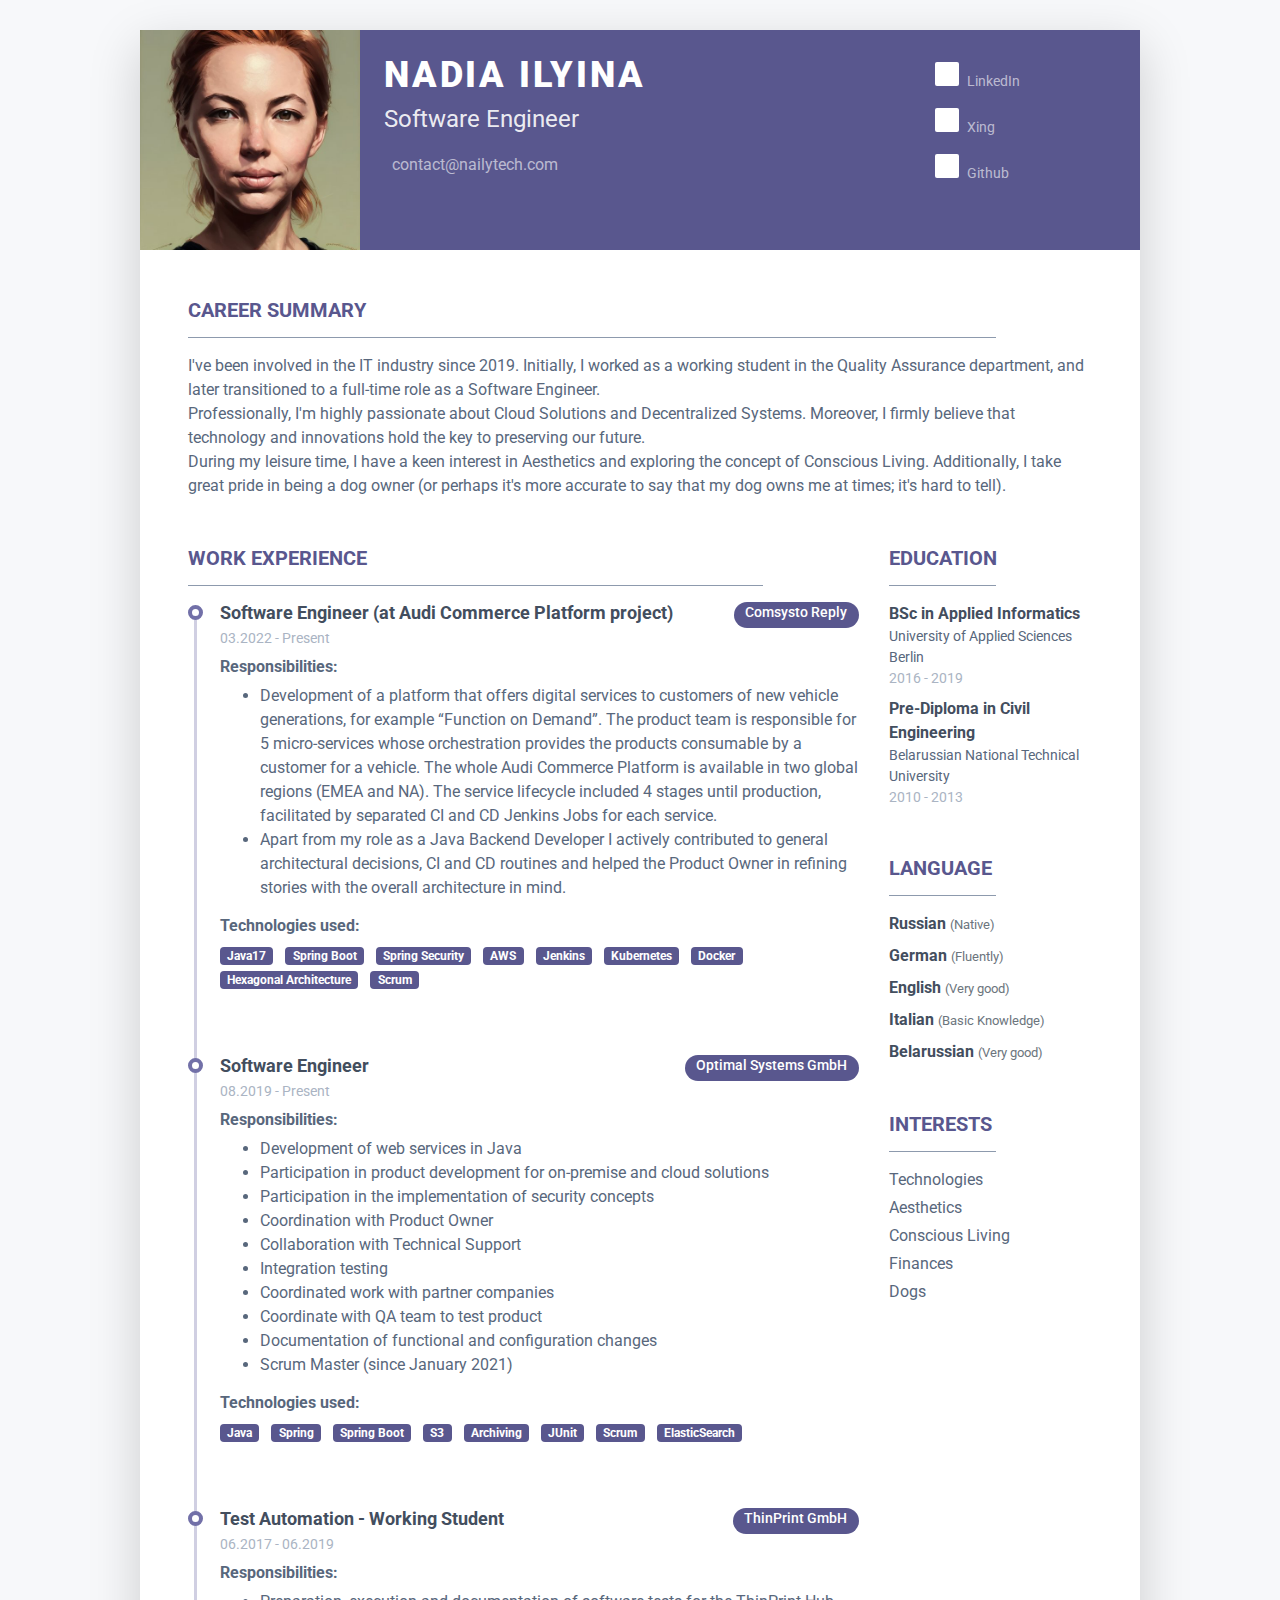
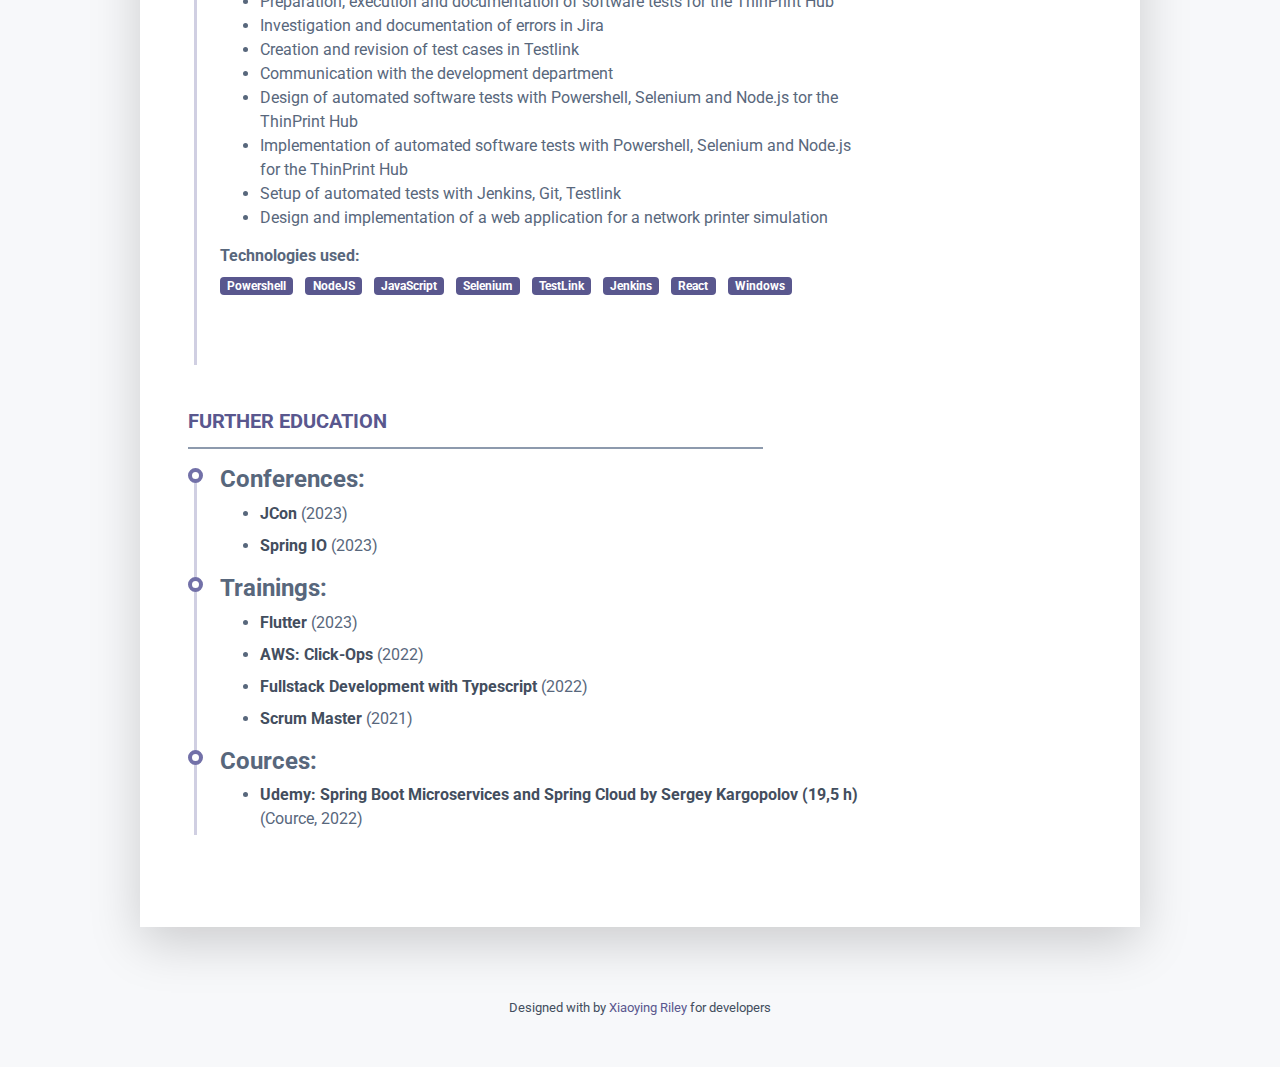
==== commit d8814f14: "Update index.html" ====
--- a/index.html
+++ b/index.html
@@ -34,12 +34,12 @@
 						    <h1 class="name mt-0 mb-1 text-white text-uppercase text-uppercase">Nadia Ilyina</h1>
 						    <div class="title mb-3">Software Engineer</div>
 						    <ul class="list-unstyled">
-							    <li class="mb-2"><a href="#"><i class="far fa-envelope fa-fw mr-2" data-fa-transform="grow-3"></i>contact@rockie-xu.dev</a></li>
+							    <li class="mb-2"><a href="#"><i class="far fa-envelope fa-fw mr-2" data-fa-transform="grow-3"></i>contact@nailytech.com</a></li>
 						    </ul>
 					    </div><!--//primary-info-->
 					    <div class="secondary-info ml-md-auto mt-2">
 						    <ul class="resume-social list-unstyled">
-				                <li class="mb-3"><a href="https://www.linkedin.com/in/naily-xu/"><span class="fa-container text-center mr-2"><i class="fab fa-linkedin-in fa-fw"></i></span>LinkedIn</a></li>
+				                <li class="mb-3"><a href="https://www.linkedin.com/in/naily-tech/"><span class="fa-container text-center mr-2"><i class="fab fa-linkedin-in fa-fw"></i></span>LinkedIn</a></li>
 				                <li class="mb-3"><a href="https://www.xing.com/profile/Nadia_Ilyina/cv"><span class="fa-container text-center mr-2"><i class="fab fa-xing fa-fw"></i></span>Xing</a></li>
 								<li class="mb-3"><a href="https://github.com/rockie-xu"><span class="fa-container text-center mr-2"><i class="fab fa-github-alt fa-fw"></i></span>Github</a></li>
 						    </ul>
